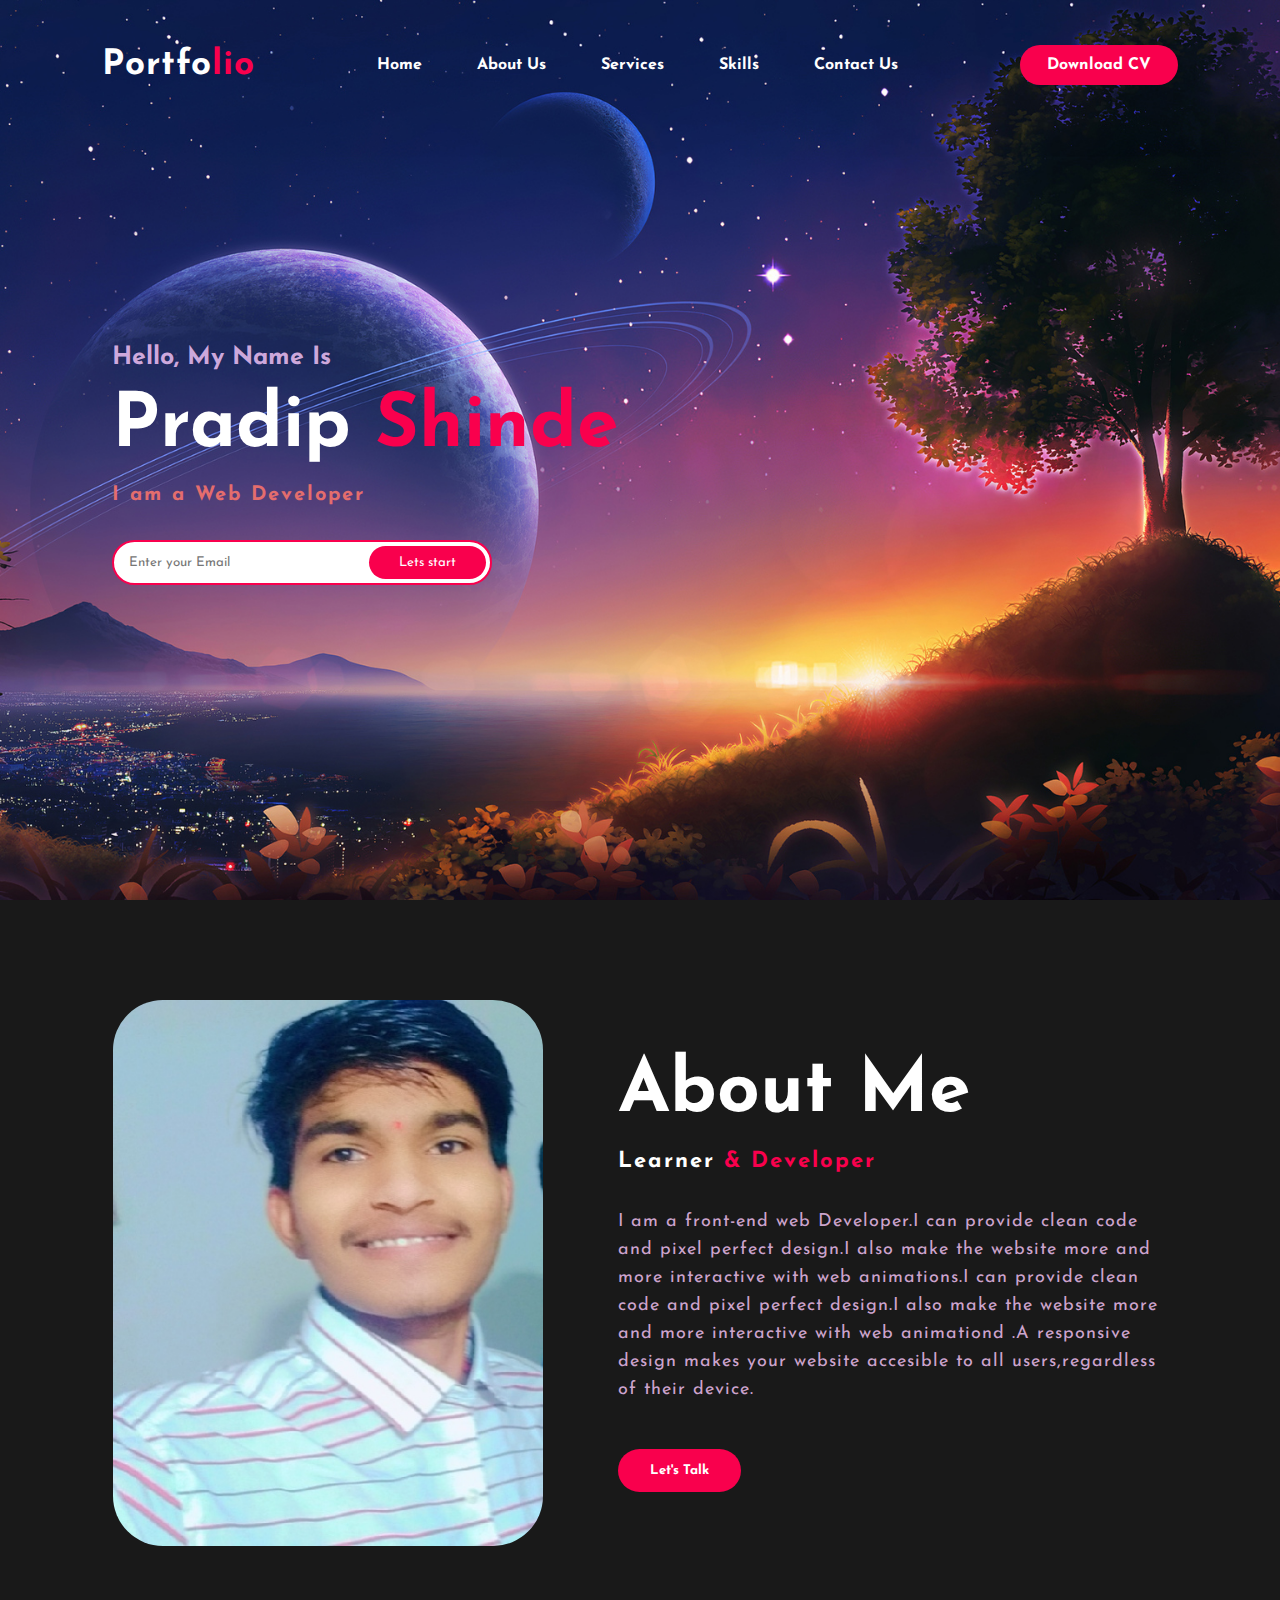
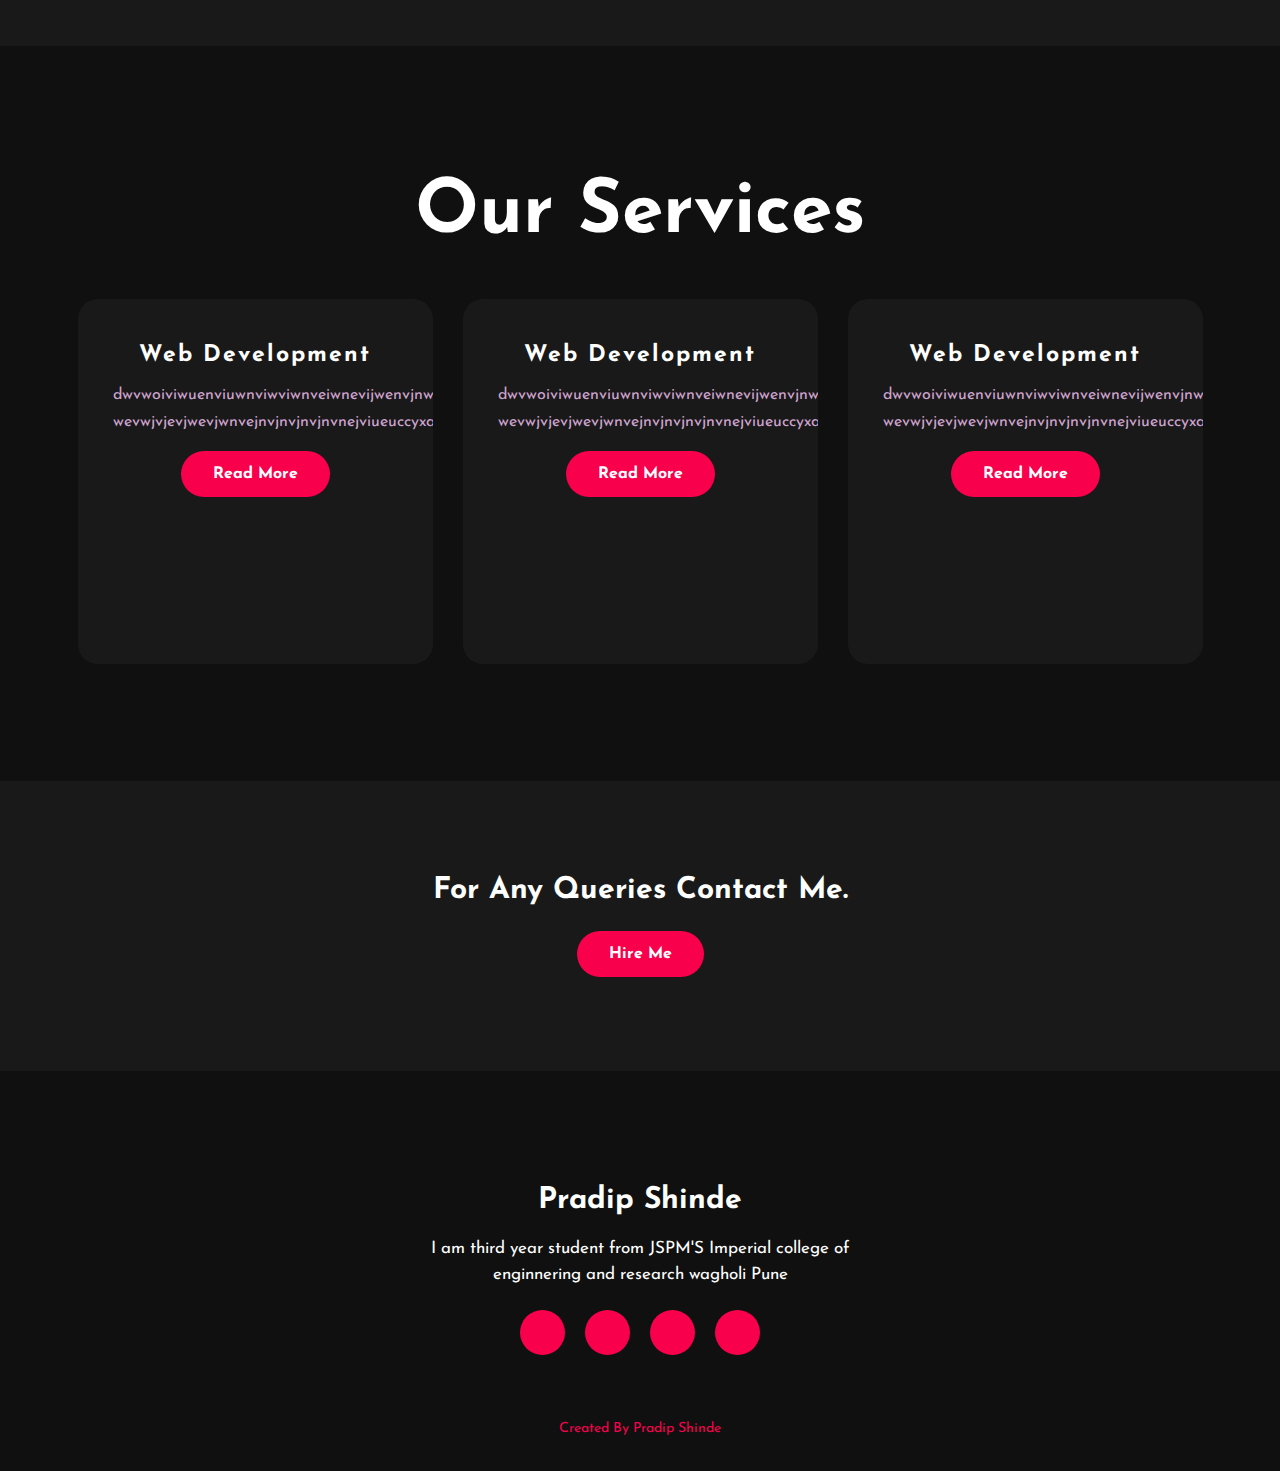
==== index.html @ 3fcc00a1 "Add files via upload" ====
<!DOCTYPE html>
<html lang="en">
<head>
    <meta charset="UTF-8">
    <meta http-equiv="X-UA-Compatible" content="IE=edge">
    <meta name="viewport" content="width=device-width, initial-scale=1.0">
    <meta name="viewport" content="width=device-width, initial-scale=1.0">
    <title>Portfolio</title>
    <link rel="stylesheet" href="styles.css">
    <link rel="preconnect" href="https://fonts.gstatic.com">
    <link href="https://fonts.googleapis.com/css2?family=Josefin+Sans: ital, wght@0,100;0 ,200;0, 300;0,400; 0,500; 0,600; 0,700; 1,100; 1,200; 1,300; 1,400; 1,500; 1,600;1,700&displa y=swap" rel="stylesheet">

    <link rel="stylesheet" href="https://cdnjs.cloudflare.com/ajax/libs/font-awesome/6.2.0/css/all.min.css" integrity="sha512-xh6O/CkQoPOWDdYTDqeRdPCVd1SpvCA9XXcUnZS2FmJNp1coAFzvtCN9BmamE+4aHK8yyUHUSCcJHgXloTyT2A==" crossorigin="anonymous" referrerpolicy="no-referrer" />
</head>
<body>
    <!-- <h1>Hello</h1> -->
    <div class="hero">
        <nav>
            <h2 class="logo">Portfo<span>lio</span></h2>
            <ul>
                <li><a href="#">Home</a></li>
                <li><a href="#">About Us</a></li>
                <li><a href="#">Services</a></li>
                <li><a href="index1.html">Skills</a></li>
                <li><a href="contactus.html">Contact Us</a></li>
            </ul>
            <a href="https://drive.google.com/file/d/18rzhvGYNoombgUCNnSyZBfyCWN0tHCit/view?usp=drivesdk" class="btn">Download CV</a>
        </nav>

        <div class="content">
            <h4>Hello, My Name Is </h4>
            <h1>Pradip <span>Shinde</span></h1>
            <h5>I am a Web Developer</h5>
            <div class="newsletter">
                <form>
                    <input type="email" name="email" id="mail" placeholder="Enter your Email">
                    <input type="submit" name="submit" value="Lets start">
                </form>

            </div>

        </div>

    </div>

<!-- About section start -->
<section class="about">
    <div class="main">
        <img src="images/pradip.jpg" alt="pradip image">
        <div class="about-text">
            <h2>About Me</h2>
            <h5>Learner <span>& Developer</span></h5>
            <p>
                I am a front-end web Developer.I can provide clean code and pixel perfect design.I also make the website more and more interactive 
                with web animations.I can provide clean code and pixel perfect design.I also make the website more and more interactive with web animationd .A responsive design makes your website accesible to all users,regardless of their device.
            </p>
            <button type="button">Let's Talk</button>

        </div>

    </div>

</section>
<!-- Progress bar started
<div class="skills-bar">
    <div class="bar">
        <div class="info">
            <span>HTML</span>
        </div>
    </div>
</div> -->


<!-- service section start -->
<div class="service">
    <div class="title">
        <h4>Our Services</h4>
    </div>

    <div class="box">
        <div class="card">
            <i class="fas fa-bars"></i>
            <h5>Web Development</h5>
            <div class="pra">
                <p>dwvwoiviwuenviuwnviwviwnveiwnevijwenvjnwevuweiuvwieuenjn
                    wevwjvjevjwevjwnvejnvjnvjnvjnvnejviueuccyxatxtxcdwqqc.
                </p>
                <p style="text-align: center;">
                    <a class="button"  href="#">Read More</a>
                </p>

            </div>

        </div>


        <div class="card">
            <i class="fa-regular fa-user"></i>
            <h5>Web Development</h5>
            <div class="pra">
                <p>dwvwoiviwuenviuwnviwviwnveiwnevijwenvjnwevuweiuvwieuenjn
                    wevwjvjevjwevjwnvejnvjnvjnvjnvnejviueuccyxatxtxcdwqqc.
                </p>
                <p style="text-align: center;">
                    <a class="button"  href="#">Read More</a>
                </p>

            </div>

        </div>
        
        <div class="card">
            <i class="fa-regular fa-bell"></i>
            <h5>Web Development</h5>
            <div class="pra">
                <p>dwvwoiviwuenviuwnviwviwnveiwnevijwenvjnwevuweiuvwieuenjn
                    wevwjvjevjwevjwnvejnvjnvjnvjnvnejviueuccyxatxtxcdwqqc.
                </p>
                <p style="text-align: center;">
                    <a class="button"  href="#">Read More</a>
                </p>

            </div>

        </div>

    </div>

</div>

<!-- contact me -->
<div class="contact-me">
    <p>For Any Queries Contact Me.</p>
    <a class="button-two" href="mailto:shindepradip2002@gmail.com">Hire Me</a>
</div>
<!-- footer start -->
<footer>
    <p>Pradip Shinde</p>
    <p>I am third year student from JSPM'S Imperial college of enginnering and research wagholi Pune</p>
    <div class="social">
        <a href="https://www.facebook.com/profile.php?id=100036533599992"><i class="fa-brands fa-facebook"></i></a>
        <a href="https://www.instagram.com/pradip_shinde__10/"><i class="fa-brands fa-instagram"></i></a>
        <a href="https://www.linkedin.com/in/pradip-shinde-ab0498203"><i class="fa-brands fa-linkedin"></i></a>
        <a href="tel:+8459450266"><i class="fa-brands fa-whatsapp"></i></a>
    </div>
    <p class="end">Created By Pradip Shinde</p>
</footer>
</body>
</html>
---- styles.css ----
*{
    padding: 0;
    margin: 0;
    font-family: 'josefin Sans',sans-serif;
    box-sizing: border-box;
}

.hero{
    height: 100vh;
    width: 100%;
    background: url("images/back5.jpg") no-repeat fixed center;
    background-size: cover;
    background-position: center;
}

nav{
    display: flex;
    align-items: center;
    justify-content: space-between;
    padding-top: 45px;
    padding-left: 8%;
    padding-right: 8%;

}

.logo{
    color: white;
    font-size: 35px;
    letter-spacing: 1px;
    cursor: pointer;
}

span{
    color: #f9004d;
}
nav ul li{
    list-style-type: none;
    display: inline-block;
    padding: 10px 25px;
}

nav ul li a{
    color: white;
    text-decoration: none;
    font-weight: bold;
    text-transform: capitalize;
}

nav ul li a:hover{
    color: #f9004d;
    transition: .4s;
}

.btn{
    background-color: #f9004d;
    color: white;
    border: 2px solid transparent;
    text-decoration: none;
    font-weight: bold;
    text-transform: capitalize;
    padding: 10px 25px;
    border-radius: 30px;
    transition: transform .4s;

}
.btn:hover{
background-color: transparent;
    border: 2px solid #f9004d;
    transform: scale(1.2);
}
/* 
.btn:hover{
    transform: scale(1.2);
    color: black;
    transition: .4s;

}  */

.content{
    color: white;
    position: center;
    font: bold;
    font-size: 30px;
    
    padding-top: 30px;
    padding-left: 10px;
}
.content span{
    color:#f9004d;
    font: bold;
}

.content{
    position: absolute;
    top: 50%;
    left: 8%;
    transform: translateY(-50%);

}

h1{
    color: white;
    margin: 20px 0px 20px;
    font-size: 75px;

}

h4{
    color: #fcfc;
    font-size: 25px;
    margin-bottom: 20px;
}
h5{
    color: rgb(228, 109, 109);
    letter-spacing: 2px;
    font-size: 20px;
    margin-bottom: 35px;
}

.newsletter form{
    width: 380px;
    max-width: 100%;
    position: relative;

} 

.newsletter form input:first-child{
    display: inline-block;
    width: 100%;
    padding: 14px 130px 14px 15px;
    border: 2px solid #f9004d;
    outline: none;
    border-radius: 30px;

}

.newsletter form input:last-child{
    position: absolute;
    display: inline block;
    outline: none;
    border: none;
    padding: 10px 30px;
    border-radius: 30px;
    background-color: #f9004d;
    color: white;
    box-shadow: 0px 0px 5px #000 0px 0px 15px #858585;
    top: 6px;
    right: 6px;

}

.about{
    width:100%;
    padding: 100px 0px;
    background-color: #191919;
}

.about img{
    height: auto;
    width: 430px;
}

.about-text{
    width: 550px;
}

.main{
    width: 1130px;
    max-width: 95%;
    margin: 0 auto;
    display: flex;
    align-items: center;
    justify-content: space-around;
}

.about-text h2{
    color: white;
    font-size: 75px;
    text-transform: capitalize;
    margin-bottom: 20px;
}

.about-text h5{
    color: white;
    letter-spacing: 2px;
    font-size: 22px;
    margin-bottom: 25;
    text-transform: capitalize;

}

.about-text p{
    color: #fcfc;
    letter-spacing: 1px;
    line-height: 28px;
    font-size: 18px;
    margin-bottom: 45px;
}

button{
    background-color: #f9004d;
    color: white;
    text-decoration: none;
    border: 2px solid transparent;
    font-weight: bold;
    padding: 13px 30px;
    border-radius: 30px;
    transition: .4s;


}
 
button:hover{
    background-color: transparent;
    border: 2px solid #f9004d;
    cursor: pointer;
}

.service{
    background: #101010;
    width: 100%;
    padding: 100px 0px;
}

.title h4{
    color: white;
    font-size: 75px;
    width: 1130px;
    margin: 30px auto;
    text-align: center;
}

.box{
    display: flex;
    justify-content: center;
    align-items: center;
    min-height: 400px;
}

.card{
    height: 365px;
    width: 355px;
    padding: 20px 35px;
    background: #191919;
    border-radius: 20px;
    margin: 15px;
    position: relative;
    overflow: hidden;
    text-align: center;
}

.card i{
    font-size: 50px;
    display: block;
    text-align: center;
    margin: 25px 0px;
    color: #f9004d;
}

.card h5{
    color: white;
    font-size: 23px;
    margin-bottom: 15px;
}

.pra p{
    color: #fcfc;
    font-size: 16px;
    line-height: 27px;
    margin-bottom: 25px;
}

.card .button{
    background-color: #f9004d;
    color: white;
    text-decoration: none;
    border: 2px solid transparent;
    font-weight: bold;
    padding: 13px 30px;
    border-radius: 30px;
    transition: .4s;


}
 
.card .button:hover{
    background-color: transparent;
    border: 2px solid #f9004d;
    cursor: pointer;
}

.contact-me{
    width: 100%;
    height: 290px;
    background: #191919;
    display: flex;
    align-items: center;
    flex-direction: column;
    justify-content: center;

}

.contact-me p{
    color: white;
    font-size: 30px;
    font-weight: bold;
    margin-bottom: 25px;
}

.contact-me .button-two{
    background-color: #f9004d;
    color: white;
    text-decoration: none;
    border: 2px solid transparent;
    font-weight: bold;
    padding: 13px 30px;
    border-radius: 30px;
    transition: .4s;
}

.contact-me .button-two:hover{
    background-color: transparent;
    border: 2px solid #f9004d;
    cursor: pointer;
}

footer{
    position: relative;
    width: 100%;
    height: 400px;
    background: #101010;
    display: flex;
    flex-direction: column;
    align-items: center;
    justify-content: center;
}

footer p:nth-child(1){
    font-size: 30px;
    color: white;
    margin: 20px;
    font-weight: bold;
}

footer p:nth-child(2){
    color: white;
    font-size: 17px;
    width: 500px;
    text-align: center;
    line-height: 26px;
}

.social{
    display: flex;
}

.social a{
    width: 45px;
    height: 45px;
    display: flex;
    align-items: center;
    justify-content: center;
    background: #f9004d;
    border-radius: 50%;
    margin: 22px 10px;
    color: white;
    text-decoration: none;
    font-size: 20px;
}

.social a:hover{
    transform: scale(1.3);
    transition: .3s;
}

.end{
    position: absolute;
    color: #f9004d;
    bottom: 35px;
    font-size: 14px;
    
}
img{
    border-radius: 50px;
    /* height: 40px;*/
    width: 200px; 
}
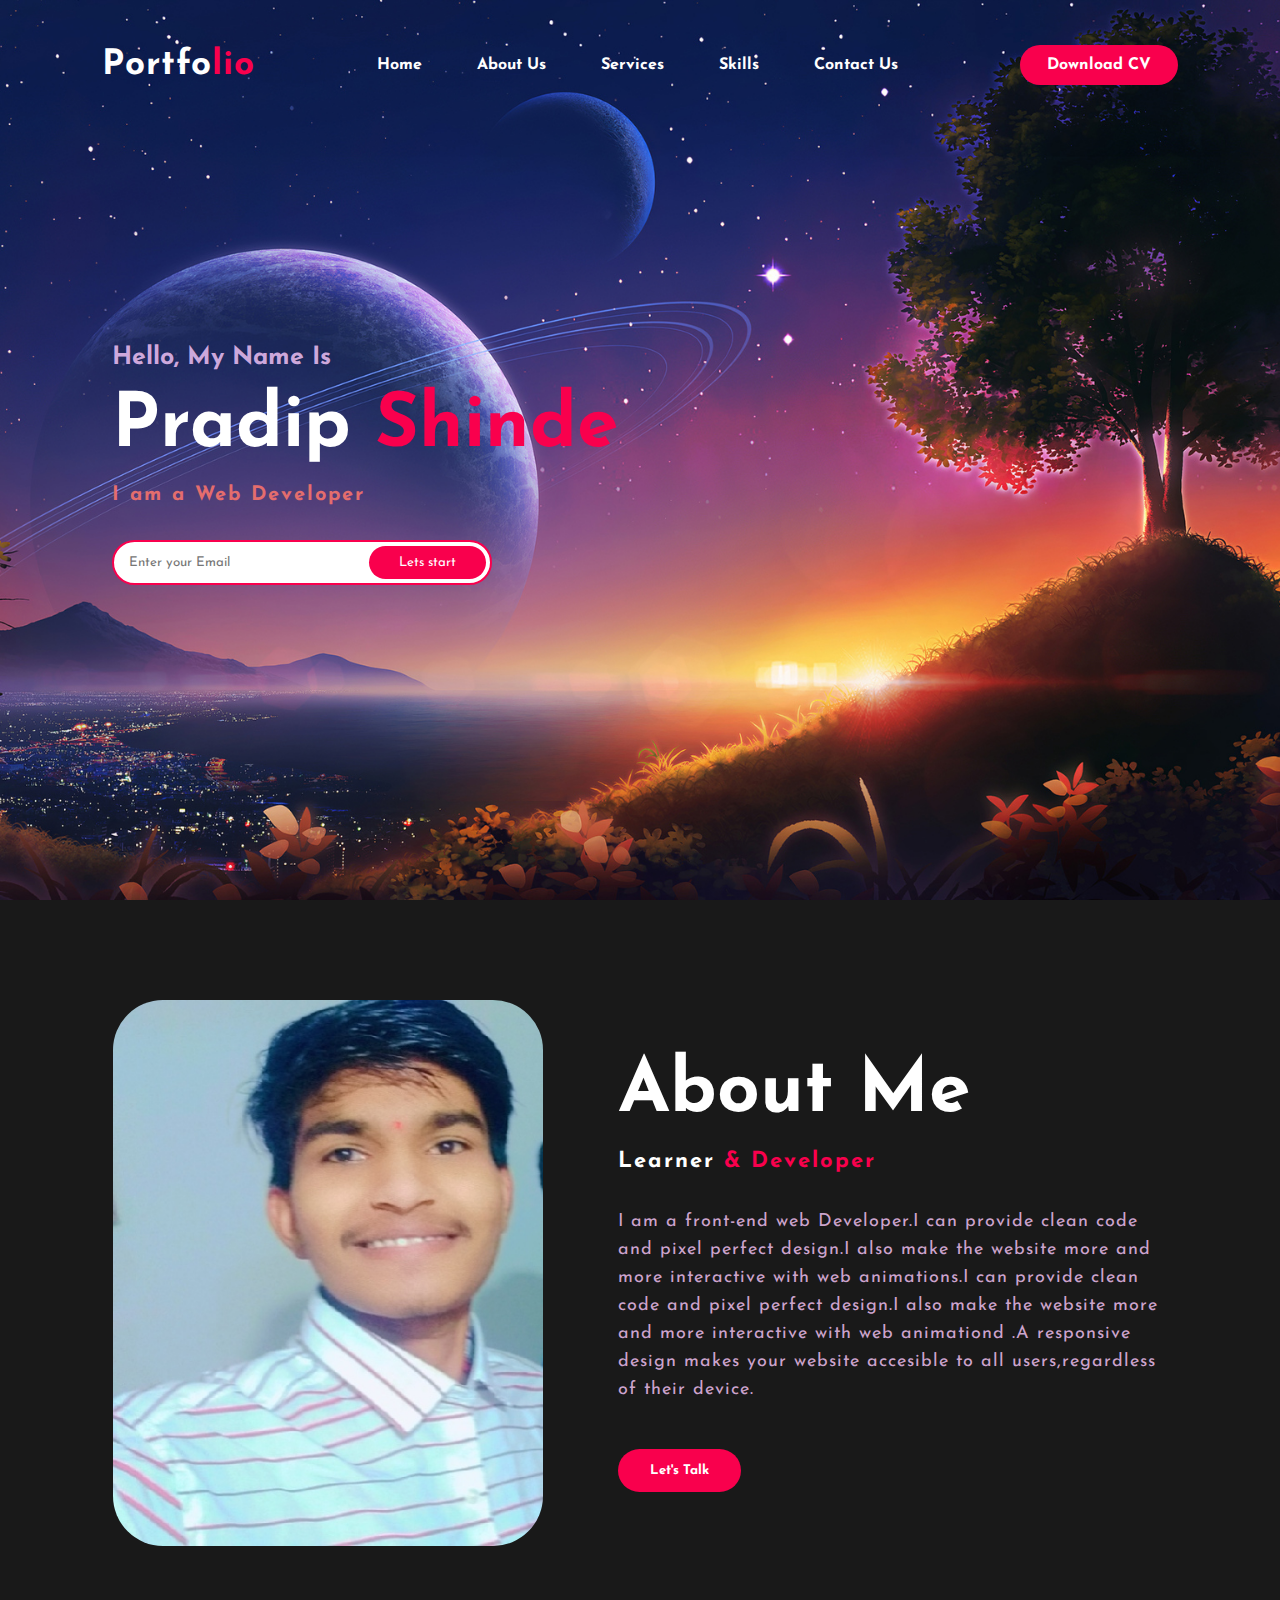
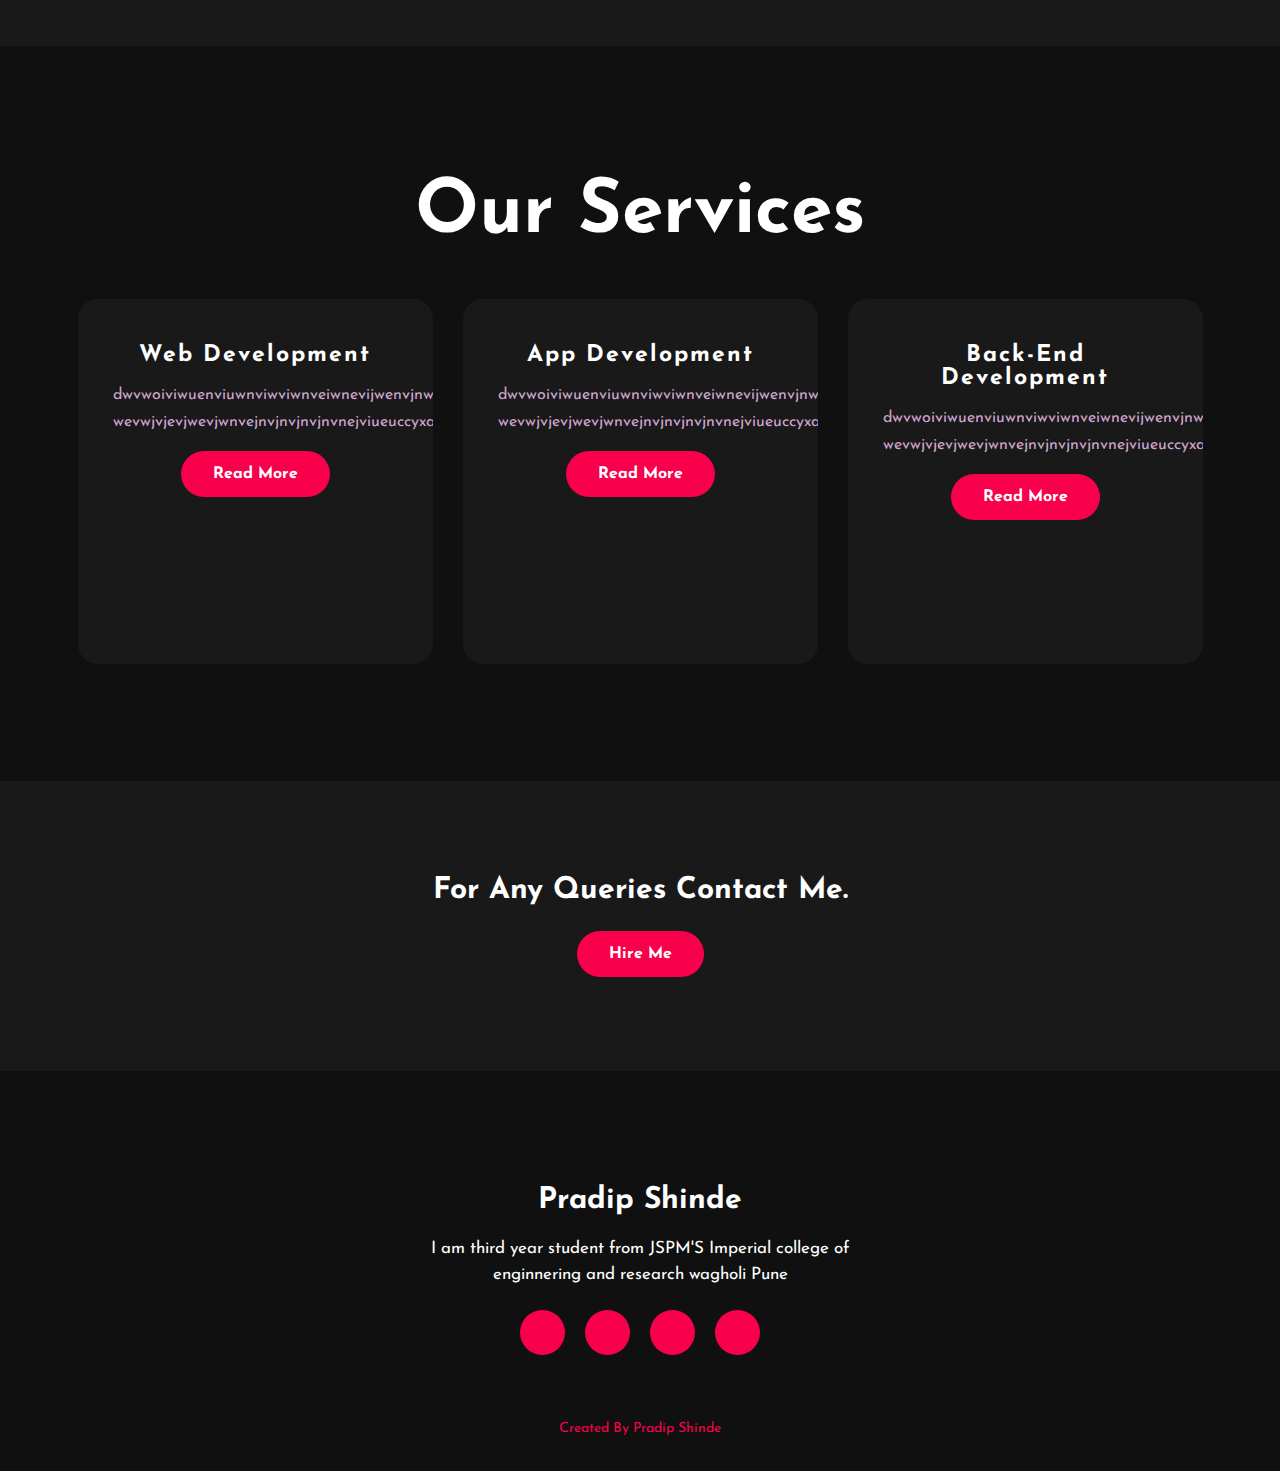
==== commit 8331deb8: "Update index.html" ====
--- a/index.html
+++ b/index.html
@@ -96,7 +96,7 @@
 
         <div class="card">
             <i class="fa-regular fa-user"></i>
-            <h5>Web Development</h5>
+            <h5>App Development</h5>
             <div class="pra">
                 <p>dwvwoiviwuenviuwnviwviwnveiwnevijwenvjnwevuweiuvwieuenjn
                     wevwjvjevjwevjwnvejnvjnvjnvjnvnejviueuccyxatxtxcdwqqc.
@@ -111,7 +111,7 @@
         
         <div class="card">
             <i class="fa-regular fa-bell"></i>
-            <h5>Web Development</h5>
+            <h5>Back-End Development</h5>
             <div class="pra">
                 <p>dwvwoiviwuenviuwnviwviwnveiwnevijwenvjnwevuweiuvwieuenjn
                     wevwjvjevjwevjwnvejnvjnvjnvjnvnejviueuccyxatxtxcdwqqc.
@@ -146,4 +146,4 @@
     <p class="end">Created By Pradip Shinde</p>
 </footer>
 </body>
-</html>+</html>
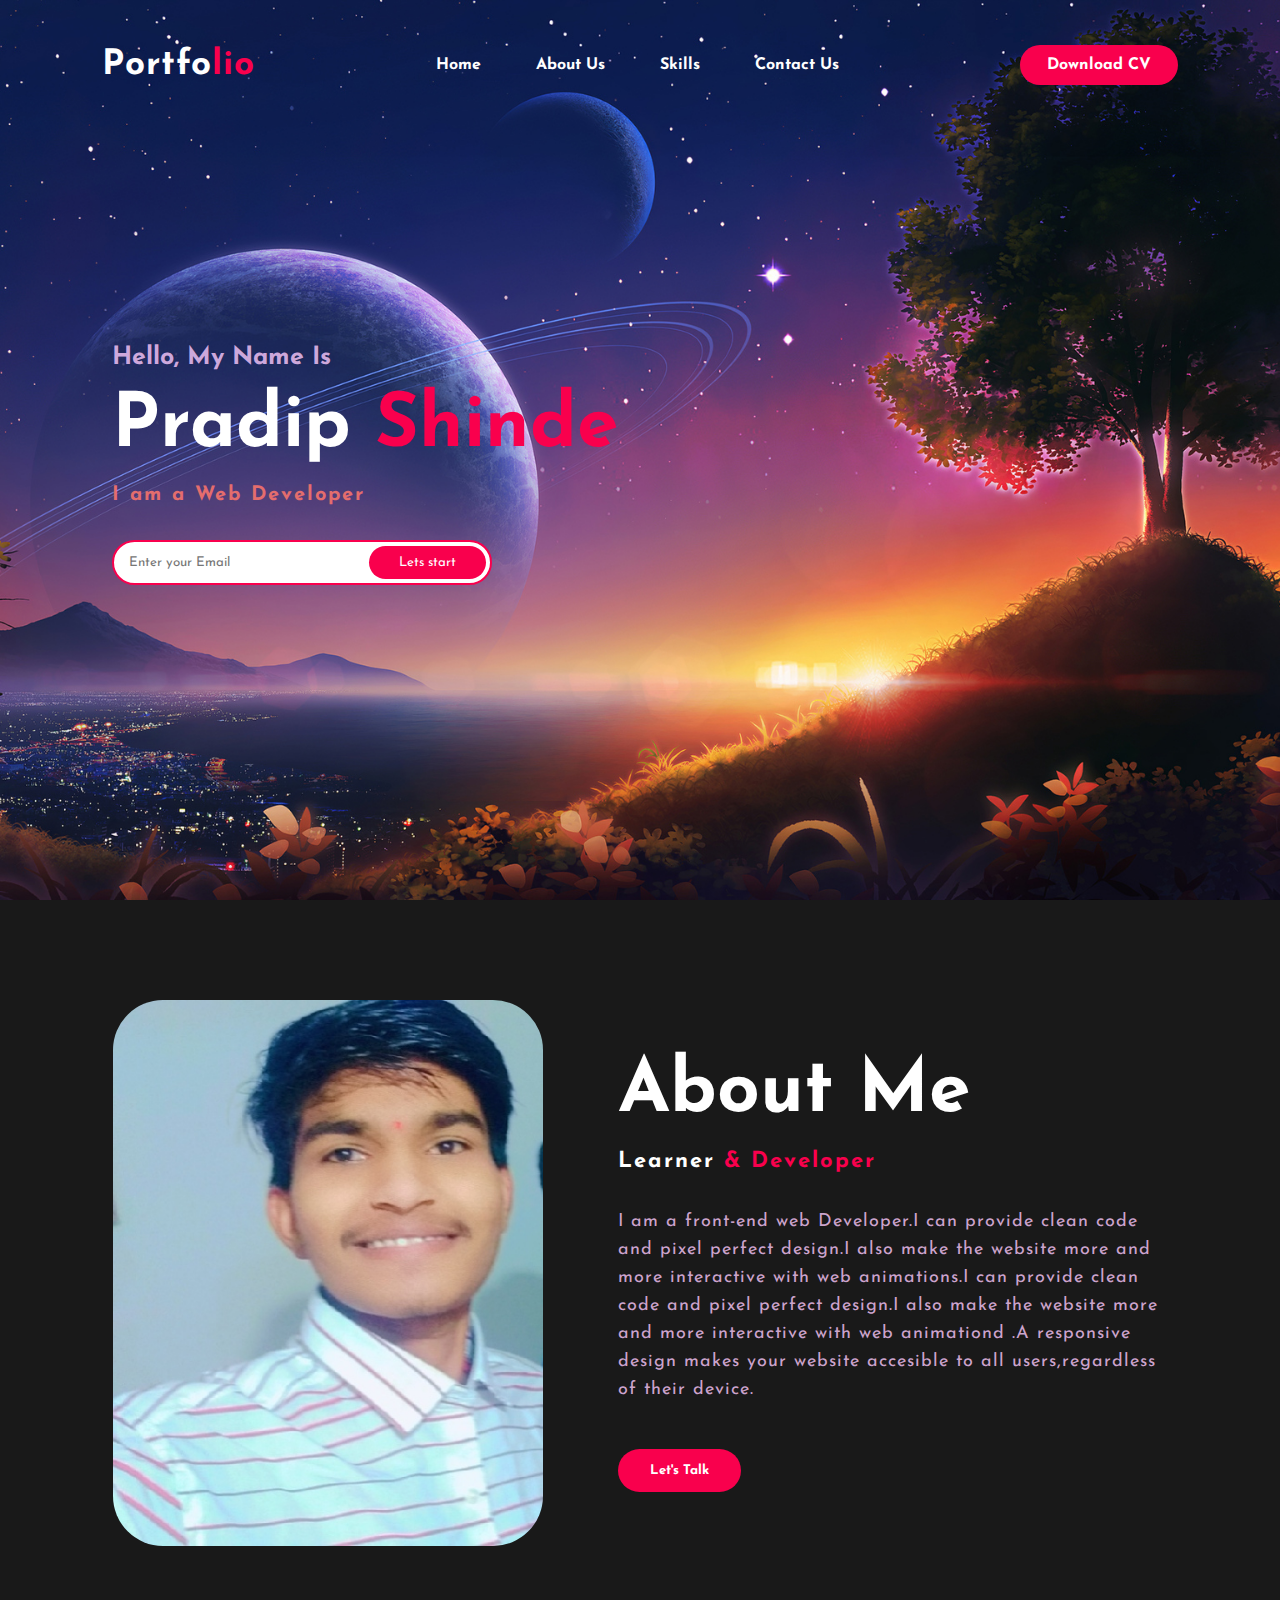
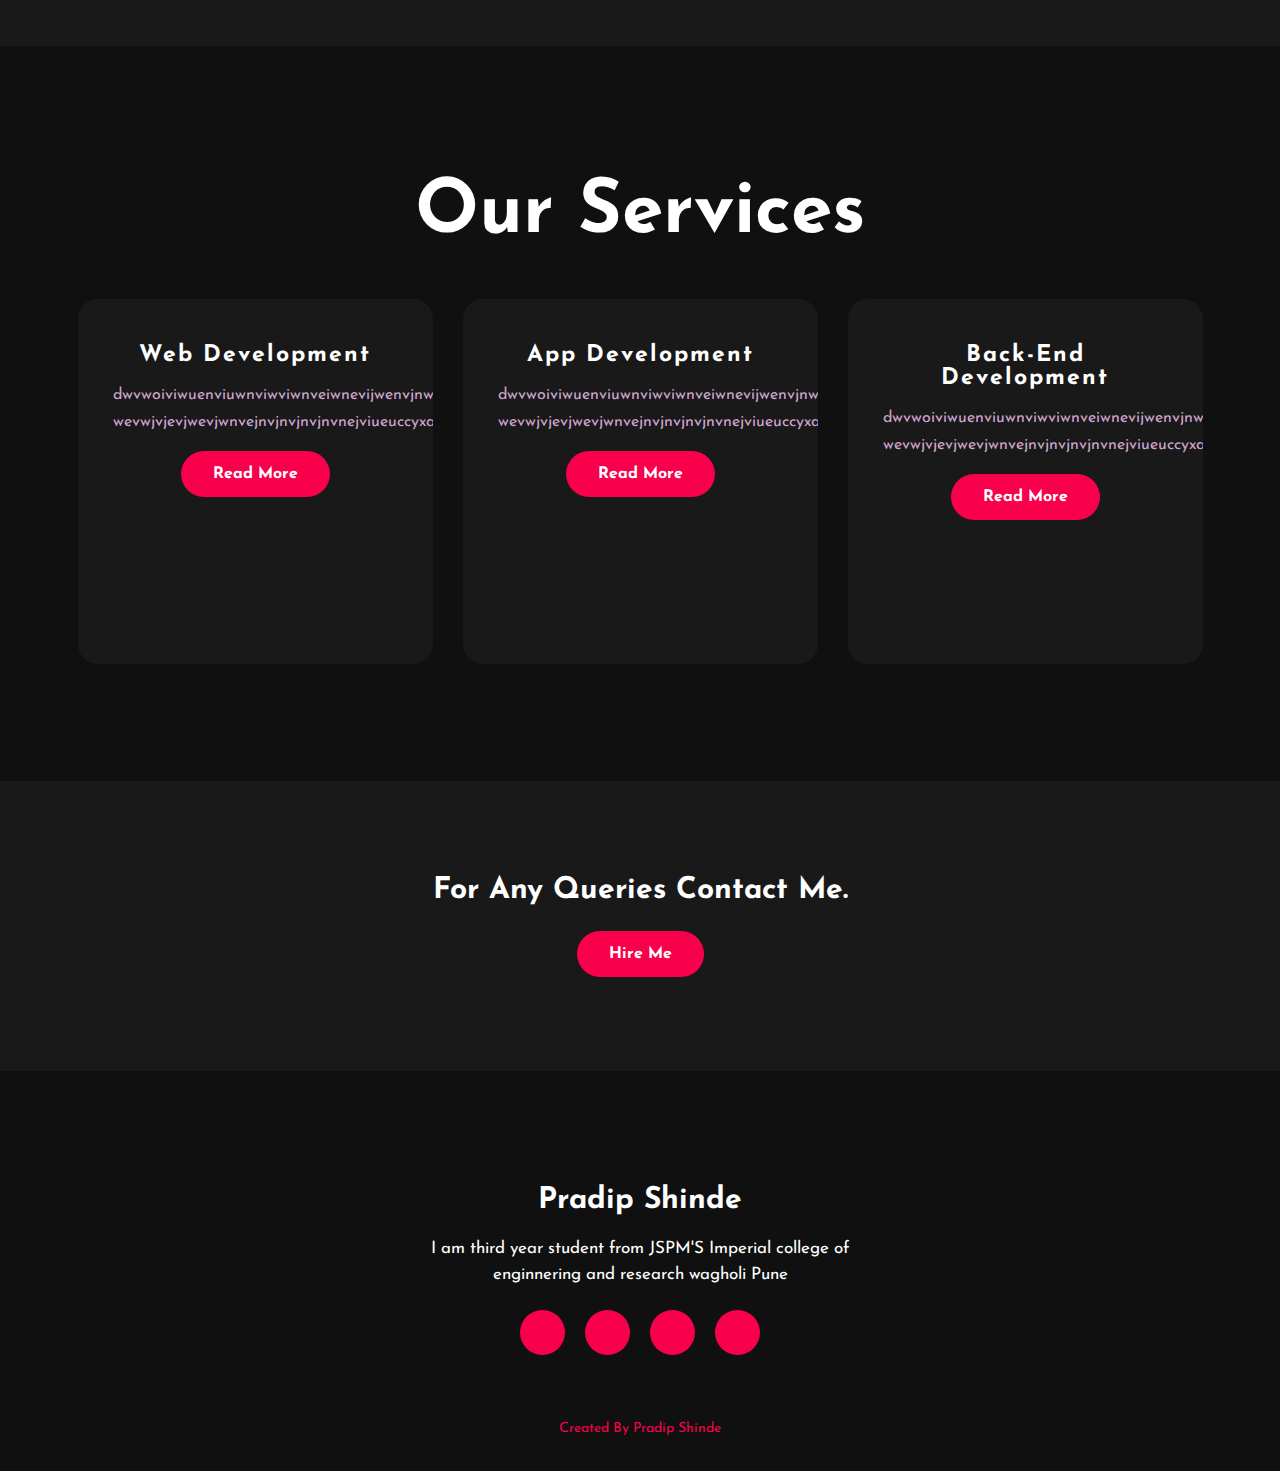
==== commit b996ac8b: "Update index.html" ====
--- a/index.html
+++ b/index.html
@@ -20,7 +20,7 @@
             <ul>
                 <li><a href="#">Home</a></li>
                 <li><a href="#">About Us</a></li>
-                <li><a href="#">Services</a></li>
+<!--                 <li><a href="#">Services</a></li> -->
                 <li><a href="index1.html">Skills</a></li>
                 <li><a href="contactus.html">Contact Us</a></li>
             </ul>
